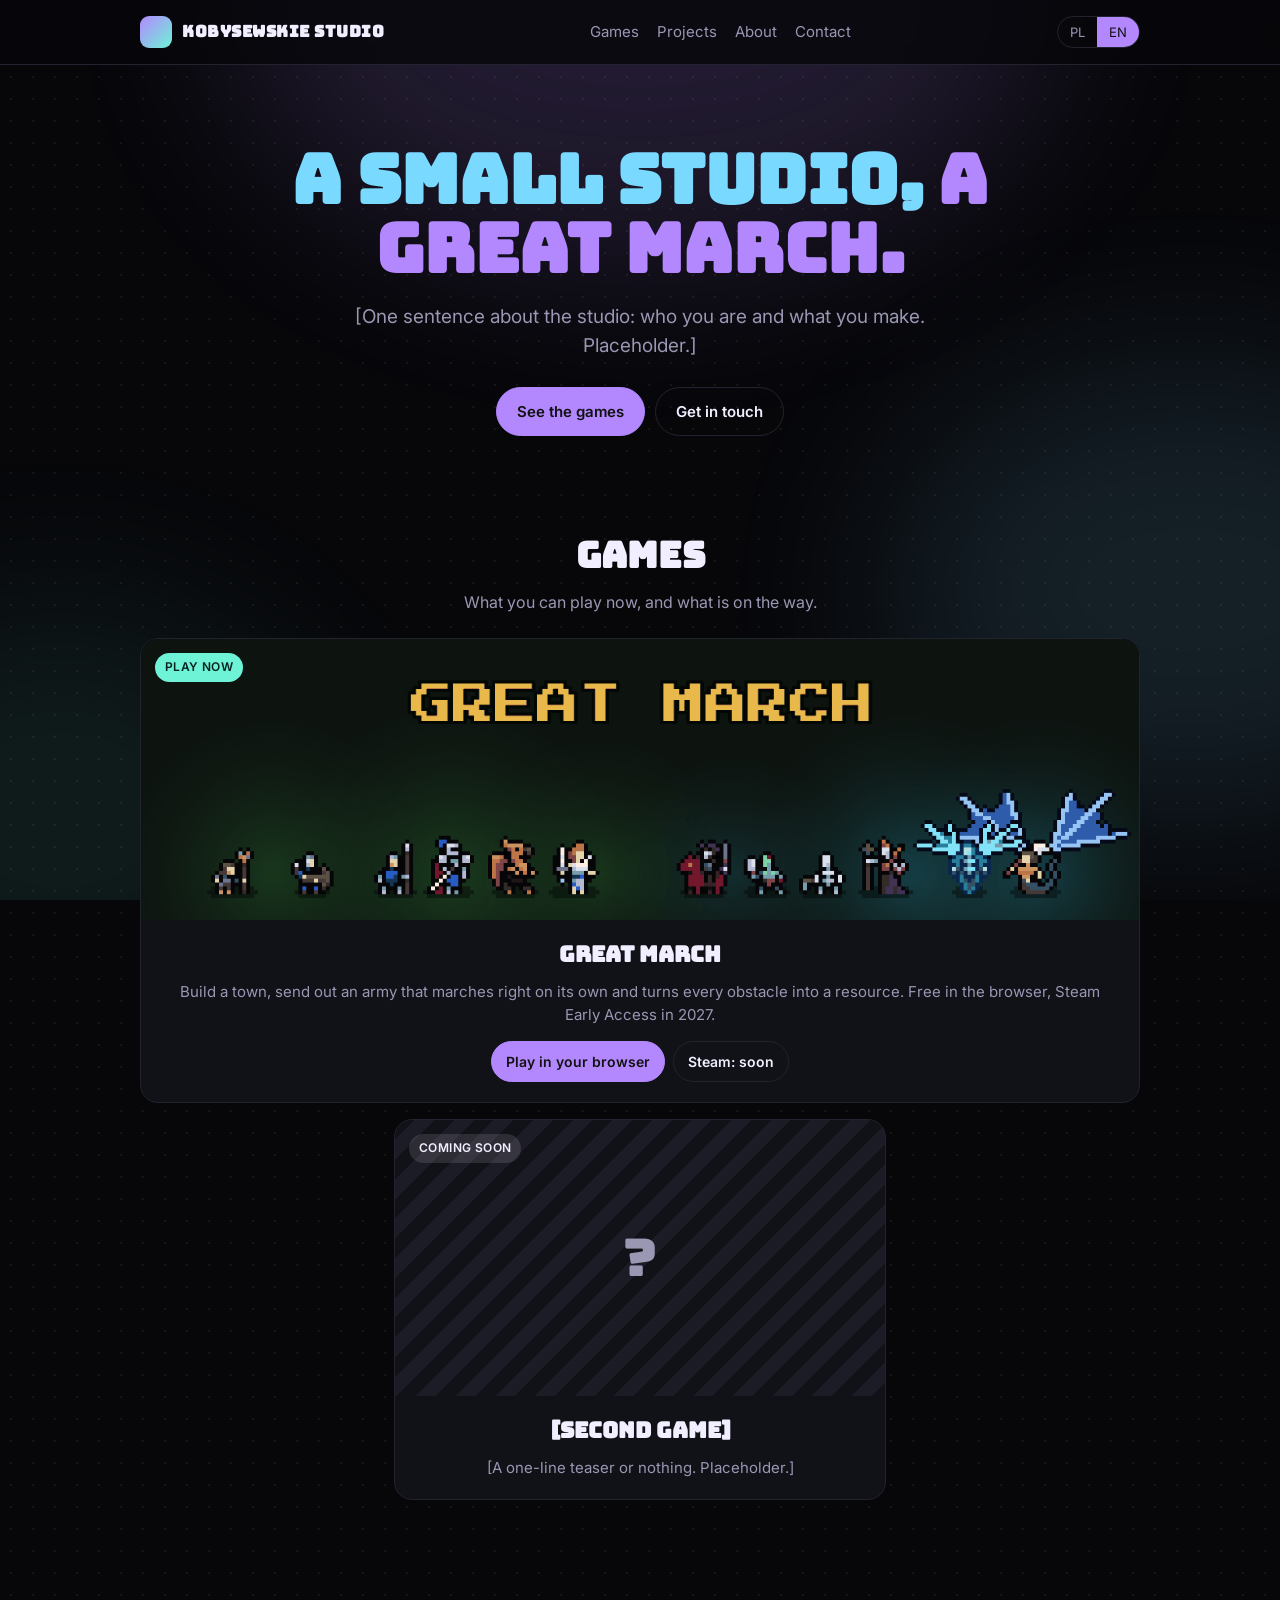
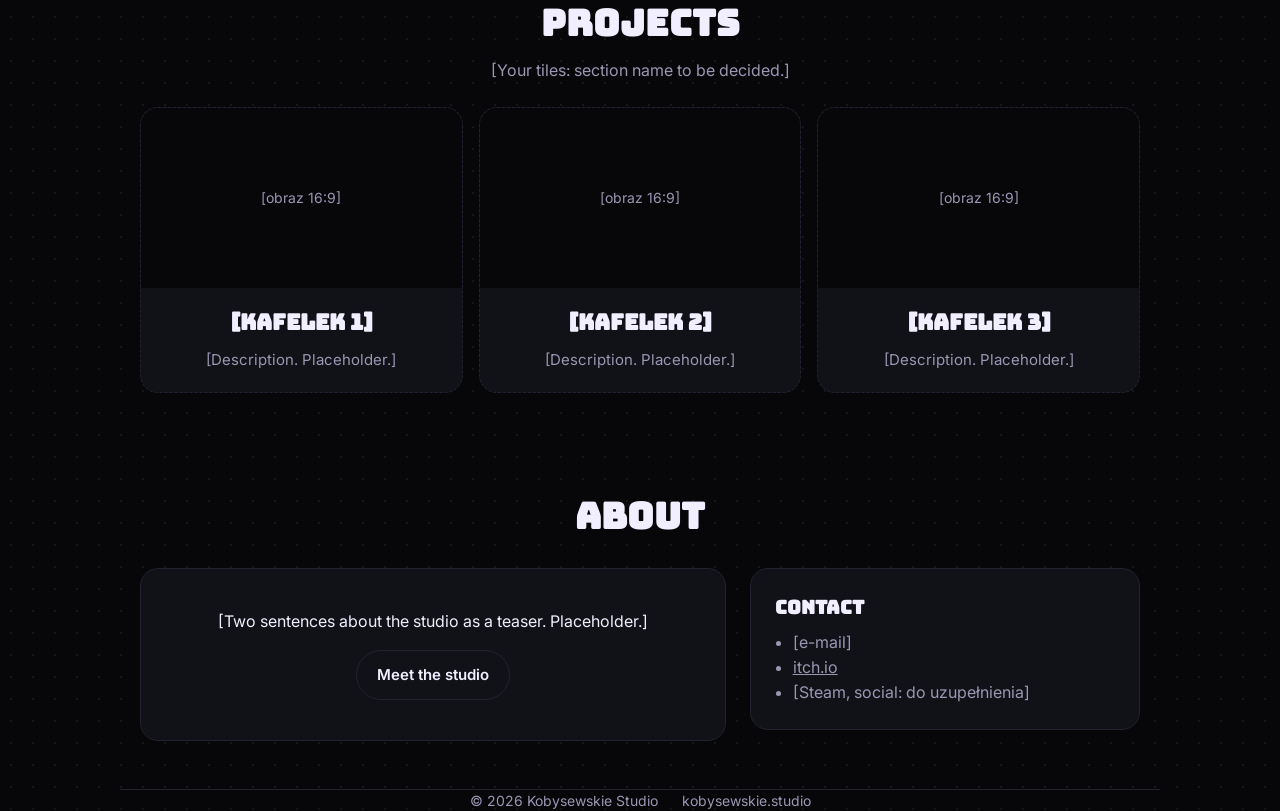
==== index.html @ 3ce23448 "Szkielet strony studia: strona główna, O nas, style i przełącznik języka Co-Authored-By: Claude Opus" ====
<!doctype html>
<html lang="pl" data-ui="pl">
<head>
<meta charset="utf-8">
<meta name="viewport" content="width=device-width, initial-scale=1">
<title>Kobysewskie Studio</title>
<meta name="description" content="Kobysewskie Studio: gry i projekty. Great March, kolejna gra wkrótce.">
<link rel="preconnect" href="https://fonts.googleapis.com">
<link href="https://fonts.googleapis.com/css2?family=Bungee&family=Inter:wght@400;500;600&display=swap" rel="stylesheet">
<link rel="stylesheet" href="style.css">
</head>
<body>
<div class="glow"><i class="g1"></i><i class="g2"></i><i class="g3"></i></div>
<header><div class="wrap bar">
  <a class="logo" href="#"><span class="mark"></span>Kobysewskie Studio</a>
  <nav>
    <a href="#games"><span data-lang="pl">Gry</span><span data-lang="en">Games</span></a>
    <a href="#projects"><span data-lang="pl">Projekty</span><span data-lang="en">Projects</span></a>
    <a href="about.html"><span data-lang="pl">O nas</span><span data-lang="en">About</span></a>
    <a href="#contact"><span data-lang="pl">Kontakt</span><span data-lang="en">Contact</span></a>
  </nav>
  <div class="lang"><button data-set="pl">PL</button><button data-set="en">EN</button></div>
</div></header>

<main class="wrap">
  <section class="hero">
    <h1><span data-lang="pl">Małe studio, <em>wielki marsz.</em></span><span data-lang="en">A small studio, <em>a great march.</em></span></h1>
    <p data-lang="pl">[Jedno zdanie o studiu: kim jesteście i co robicie. Tekst zastępczy.]</p>
    <p data-lang="en">[One sentence about the studio: who you are and what you make. Placeholder.]</p>
    <div class="row">
      <a class="btn primary" href="#games"><span data-lang="pl">Zobacz gry</span><span data-lang="en">See the games</span></a>
      <a class="btn ghost" href="#contact"><span data-lang="pl">Napisz do nas</span><span data-lang="en">Get in touch</span></a>
    </div>
  </section>

  <section id="games">
    <div class="head"><h2><span data-lang="pl">Gry</span><span data-lang="en">Games</span></h2><p data-lang="pl">To, w co można już grać, i to, co w drodze.</p><p data-lang="en">What you can play now, and what is on the way.</p></div>
    <div class="grid">
      <article class="tile wide">
        <span class="badge"><span data-lang="pl">Graj teraz</span><span data-lang="en">Play now</span></span>
        <div class="media"><img src="assets/banner.gif" alt="Great March"></div>
        <div class="body">
          <h3>Great March</h3>
          <p data-lang="pl">Budujesz miasto, wysyłasz armię, która sama maszeruje w prawo i zamienia każdą przeszkodę w surowiec. Darmowa wersja przeglądarkowa, Steam we wczesnym dostępie w 2027.</p>
          <p data-lang="en">Build a town, send out an army that marches right on its own and turns every obstacle into a resource. Free in the browser, Steam Early Access in 2027.</p>
          <div class="actions">
            <a class="btn primary" href="https://dudek.itch.io/great-march"><span data-lang="pl">Zagraj w przeglądarce</span><span data-lang="en">Play in your browser</span></a>
            <span class="btn ghost" aria-disabled="true"><span data-lang="pl">Steam: wkrótce</span><span data-lang="en">Steam: soon</span></span>
          </div>
        </div>
      </article>
      <article class="tile soon" style="grid-column: 4 / span 6;">
        <span class="badge soft">Coming soon</span>
        <div class="media"><span>?</span></div>
        <div class="body">
          <h3><span data-lang="pl">[Druga gra]</span><span data-lang="en">[Second game]</span></h3>
          <p data-lang="pl">[Jedno zdanie zapowiedzi albo nic. Tekst zastępczy.]</p>
          <p data-lang="en">[A one-line teaser or nothing. Placeholder.]</p>
        </div>
      </article>
    </div>
  </section>

  <section id="projects">
    <div class="head"><h2><span data-lang="pl">Projekty</span><span data-lang="en">Projects</span></h2><p data-lang="pl">[Twoje kafelki: nazwa sekcji do ustalenia.]</p><p data-lang="en">[Your tiles: section name to be decided.]</p></div>
    <div class="grid">
      <article class="tile placeholder"><div class="media">[obraz 16:9]</div><div class="body"><h3>[Kafelek 1]</h3><p data-lang="pl">[Opis. Tekst zastępczy.]</p><p data-lang="en">[Description. Placeholder.]</p></div></article>
      <article class="tile placeholder"><div class="media">[obraz 16:9]</div><div class="body"><h3>[Kafelek 2]</h3><p data-lang="pl">[Opis. Tekst zastępczy.]</p><p data-lang="en">[Description. Placeholder.]</p></div></article>
      <article class="tile placeholder"><div class="media">[obraz 16:9]</div><div class="body"><h3>[Kafelek 3]</h3><p data-lang="pl">[Opis. Tekst zastępczy.]</p><p data-lang="en">[Description. Placeholder.]</p></div></article>
    </div>
  </section>

  <section id="about">
    <div class="head"><h2><span data-lang="pl">O nas</span><span data-lang="en">About</span></h2></div>
    <div class="about">
      <div class="card teaser">
        <p data-lang="pl">[Dwa zdania o studiu jako zajawka. Tekst zastępczy.]</p>
        <p data-lang="en">[Two sentences about the studio as a teaser. Placeholder.]</p>
        <p><a class="btn ghost" href="about.html"><span data-lang="pl">Poznaj nas bliżej</span><span data-lang="en">Meet the studio</span></a></p>
      </div>
      <div class="card" id="contact">
        <h3 style="margin:0 0 8px;font-family:var(--font-display)"><span data-lang="pl">Kontakt</span><span data-lang="en">Contact</span></h3>
        <ul>
          <li>[e-mail]</li>
          <li><a href="https://dudek.itch.io/great-march">itch.io</a></li>
          <li>[Steam, social: do uzupełnienia]</li>
        </ul>
      </div>
    </div>
  </section>
</main>

<footer class="wrap">
  <div>© 2026 Kobysewskie Studio</div>
  <div>kobysewskie.studio</div>
</footer>

<script src="site.js"></script>
</body>
</html>
---- style.css ----
/* ---- PALETA: wszystko do podmiany na kolory z Adobe Express ---- */
  :root {
    --bg: #07070a; --bg-2: #111118; --line: #23232f; --text: #f1efff; --muted: #9a97b3;
    --accent: #b388ff; --accent-2: #6ef3d6; --accent-3: #7ad9ff; --radius: 18px;
    --font-display: 'Bungee', sans-serif; --font-body: Inter, system-ui, sans-serif;
  }
  * { box-sizing: border-box; }
  html { scroll-behavior: smooth; }
  body { margin: 0; background: var(--bg); color: var(--text); font-family: var(--font-body); line-height: 1.55; }
  a { color: inherit; }
  .wrap { max-width: 1040px; margin: 0 auto; padding: 0 20px; }

  /* nagłówek */
  header { position: sticky; top: 0; z-index: 10; backdrop-filter: blur(10px); background: color-mix(in srgb, var(--bg) 80%, transparent); border-bottom: 1px solid var(--line); }
  .bar { display: flex; align-items: center; justify-content: space-between; gap: 16px; height: 64px; }
  .logo { display: flex; align-items: center; gap: 10px; font-family: var(--font-display); font-weight: 700; letter-spacing: .5px; text-decoration: none; }
  .logo .mark { width: 32px; height: 32px; border-radius: 9px; background: linear-gradient(135deg, var(--accent), var(--accent-2)); } /* <- tu wejdzie logo */
  nav { display: flex; gap: 18px; font-size: 15px; color: var(--muted); }
  nav a { text-decoration: none; }
  nav a:hover { color: var(--text); }
  .lang { display: flex; border: 1px solid var(--line); border-radius: 999px; overflow: hidden; }
  .lang button { background: none; border: 0; color: var(--muted); padding: 5px 12px; cursor: pointer; font: inherit; font-size: 13px; }
  .lang button.on { background: var(--accent); color: #111; }

  /* hero */
  .hero { padding: 80px 0 44px; display: grid; gap: 18px; justify-items: center; text-align: center; }
  .hero h1 { font-family: var(--font-display); font-size: clamp(38px, 6vw, 68px); line-height: 1.02; margin: 0; max-width: 820px; color: var(--accent-3); }
  .hero h1 em { font-style: normal; color: var(--accent); }
  .hero p { margin: 0; color: var(--muted); font-size: clamp(16px, 2vw, 19px); max-width: 640px; }
  .hero .row { display: flex; flex-wrap: wrap; gap: 10px; margin-top: 8px; justify-content: center; }
  .btn { display: inline-flex; align-items: center; gap: 8px; padding: 12px 20px; border-radius: 999px; border: 1px solid var(--line); text-decoration: none; font-weight: 600; font-size: 15px; transition: transform .15s, background .15s; }
  .btn:hover { transform: translateY(-1px); }
  .btn.primary { background: var(--accent); color: #111; border-color: var(--accent); }
  .btn.ghost { color: var(--text); }

  /* sekcje */
  section { padding: 48px 0; }
  .head { display: grid; justify-items: center; text-align: center; gap: 6px; margin-bottom: 24px; }
  h2 { font-family: var(--font-display); font-size: clamp(26px, 3.4vw, 36px); margin: 0; }
  .head p { margin: 0; color: var(--muted); }

  /* siatka kafelków */
  .grid { display: grid; gap: 16px; grid-template-columns: repeat(12, 1fr); }
  .tile { grid-column: span 4; background: var(--bg-2); border: 1px solid var(--line); border-radius: var(--radius); overflow: hidden; display: flex; flex-direction: column; min-height: 240px; transition: transform .2s, border-color .2s; position: relative; }
  .tile:hover { transform: translateY(-3px); border-color: color-mix(in srgb, var(--accent) 60%, var(--line)); }
  .tile.wide { grid-column: span 12; }
  .tile.tall { grid-row: span 2; }
  .tile .media { aspect-ratio: 16 / 9; background: #000; overflow: hidden; }
  .tile .media img { width: 100%; height: 100%; object-fit: cover; display: block; }
  .tile.wide .media { aspect-ratio: 32 / 9; }
  .tile .body { padding: 18px 20px 20px; display: grid; gap: 8px; justify-items: center; text-align: center; }
  .tile h3 { margin: 0; font-family: var(--font-display); font-size: 22px; }
  .tile p { margin: 0; color: var(--muted); font-size: 15px; }
  .tile .actions { display: flex; flex-wrap: wrap; gap: 8px; margin-top: 6px; justify-content: center; }
  .tile .actions .btn { padding: 9px 14px; font-size: 14px; }
  .badge { position: absolute; top: 14px; left: 14px; padding: 5px 10px; border-radius: 999px; font-size: 12px; font-weight: 600; letter-spacing: .4px; text-transform: uppercase; background: var(--accent-2); color: #06241f; }
  .badge.soft { background: color-mix(in srgb, var(--text) 12%, transparent); color: var(--text); }
  .tile.soon .media { display: grid; place-items: center; background: repeating-linear-gradient(135deg, var(--bg-2) 0 14px, color-mix(in srgb, var(--line) 60%, var(--bg-2)) 14px 28px); }
  .tile.soon .media span { font-family: var(--font-display); font-size: 52px; color: var(--muted); }
  .tile.placeholder { border-style: dashed; }
  .tile.placeholder .media { background: var(--bg); display: grid; place-items: center; color: var(--muted); font-size: 14px; }

  /* o studiu */
  .about { display: grid; grid-template-columns: 1.2fr .8fr; gap: 24px; align-items: start; }
  .about .card { background: var(--bg-2); border: 1px solid var(--line); border-radius: var(--radius); padding: 24px; }
  .about ul { margin: 0; padding-left: 18px; color: var(--muted); }

  footer { border-top: 1px solid var(--line); padding: 26px 0 44px; color: var(--muted); font-size: 14px; display: flex; flex-wrap: wrap; justify-content: center; gap: 24px; }

  /* języki */
  [data-lang] { display: none; }
  html[data-ui="pl"] [data-lang="pl"], html[data-ui="en"] [data-lang="en"] { display: initial; }
  html[data-ui="pl"] p[data-lang="pl"], html[data-ui="en"] p[data-lang="en"], html[data-ui="pl"] li[data-lang="pl"], html[data-ui="en"] li[data-lang="en"] { display: block; }
  html[data-ui="pl"] li[data-lang="pl"], html[data-ui="en"] li[data-lang="en"] { display: list-item; }

  /* telefon */
  @media (max-width: 900px) {
    .tile, .tile.wide { grid-column: span 6; }
    .tile.wide .media { aspect-ratio: 16 / 9; }
    .about { grid-template-columns: 1fr; }
    nav { display: none; }
  }
  @media (max-width: 600px) {
    .tile, .tile.wide { grid-column: span 12; }
    .hero { padding: 48px 0 28px; }
  }

  /* tło: raster kropek + dwie wolno dryfujące poświaty (wariant 4 + animacja) */
  body { background-color: var(--bg); background-image: radial-gradient(rgba(255,255,255,.06) 1px, transparent 1.2px); background-size: 22px 22px; }
  .glow { position: fixed; inset: 0; z-index: -1; pointer-events: none; overflow: hidden; }
  .glow i { position: absolute; border-radius: 50%; filter: blur(90px); opacity: .16; will-change: transform; }
  .glow .g1 { width: 820px; height: 520px; left: 50%; top: -260px; margin-left: -410px; background: var(--accent); animation: drift1 22s ease-in-out infinite alternate; }
  .glow .g2 { width: 620px; height: 460px; right: -220px; top: 40%; background: var(--accent-3); opacity: .12; animation: drift2 28s ease-in-out infinite alternate; }
  .glow .g3 { width: 520px; height: 420px; left: -200px; bottom: -120px; background: var(--accent-2); opacity: .09; animation: drift3 26s ease-in-out infinite alternate; }
  @keyframes drift1 { from { transform: translate(-60px, 0) scale(1); } to { transform: translate(60px, 40px) scale(1.12); } }
  @keyframes drift2 { from { transform: translate(0, -40px) scale(1); } to { transform: translate(-80px, 60px) scale(1.15); } }
  @keyframes drift3 { from { transform: translate(0, 0) scale(1); } to { transform: translate(70px, -50px) scale(1.1); } }
  @media (prefers-reduced-motion: reduce) { .glow i { animation: none; } }

  /* podstrona O nas */
  .page-hero { padding: 64px 0 24px; text-align: center; }
  .page-hero h1 { font-family: var(--font-display); font-size: clamp(36px, 5.5vw, 60px); margin: 0 0 10px; color: var(--accent-3); }
  .page-hero p { color: var(--muted); max-width: 640px; margin: 0 auto; }
  .people { display: grid; grid-template-columns: 1fr 1fr; gap: 16px; }
  .person { background: var(--bg-2); border: 1px solid var(--line); border-radius: var(--radius); overflow: hidden; text-align: center; }
  .person .photo { aspect-ratio: 1 / 1; max-height: 360px; width: 100%; background: var(--bg); display: grid; place-items: center; color: var(--muted); font-size: 14px; border-bottom: 1px solid var(--line); }
  .person .photo img { width: 100%; height: 100%; object-fit: cover; display: block; }
  .person .body { padding: 18px 20px 22px; }
  .person h3 { margin: 0; font-family: var(--font-display); font-size: 24px; }
  .person .role { color: var(--accent); font-weight: 600; font-size: 14px; margin: 4px 0 10px; }
  .person p { margin: 0; color: var(--muted); font-size: 15px; }
  .story { background: var(--bg-2); border: 1px solid var(--line); border-radius: var(--radius); padding: 28px; max-width: 760px; margin: 0 auto; }
  .story p { margin: 0 0 12px; color: var(--text); }
  .story p:last-child { margin: 0; }
  .teaser { text-align: center; }
  @media (max-width: 700px) { .people { grid-template-columns: 1fr; } }
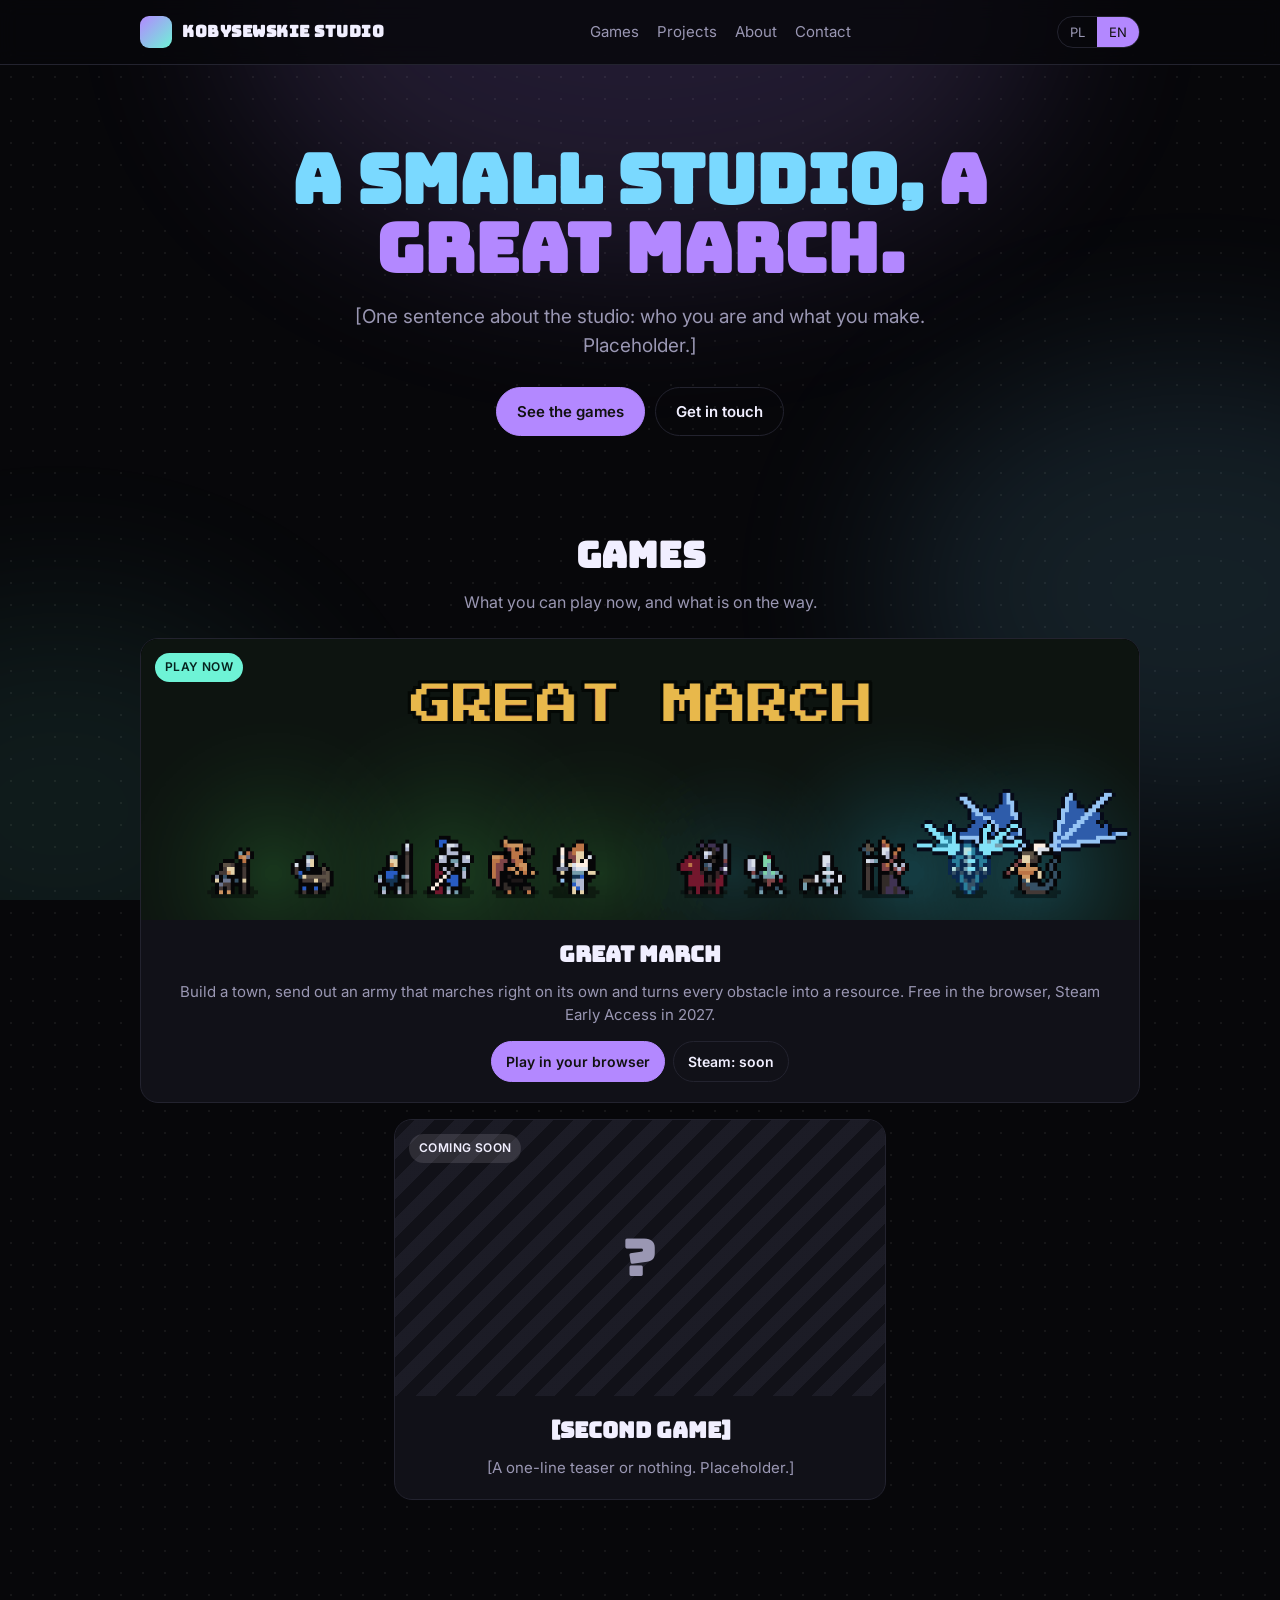
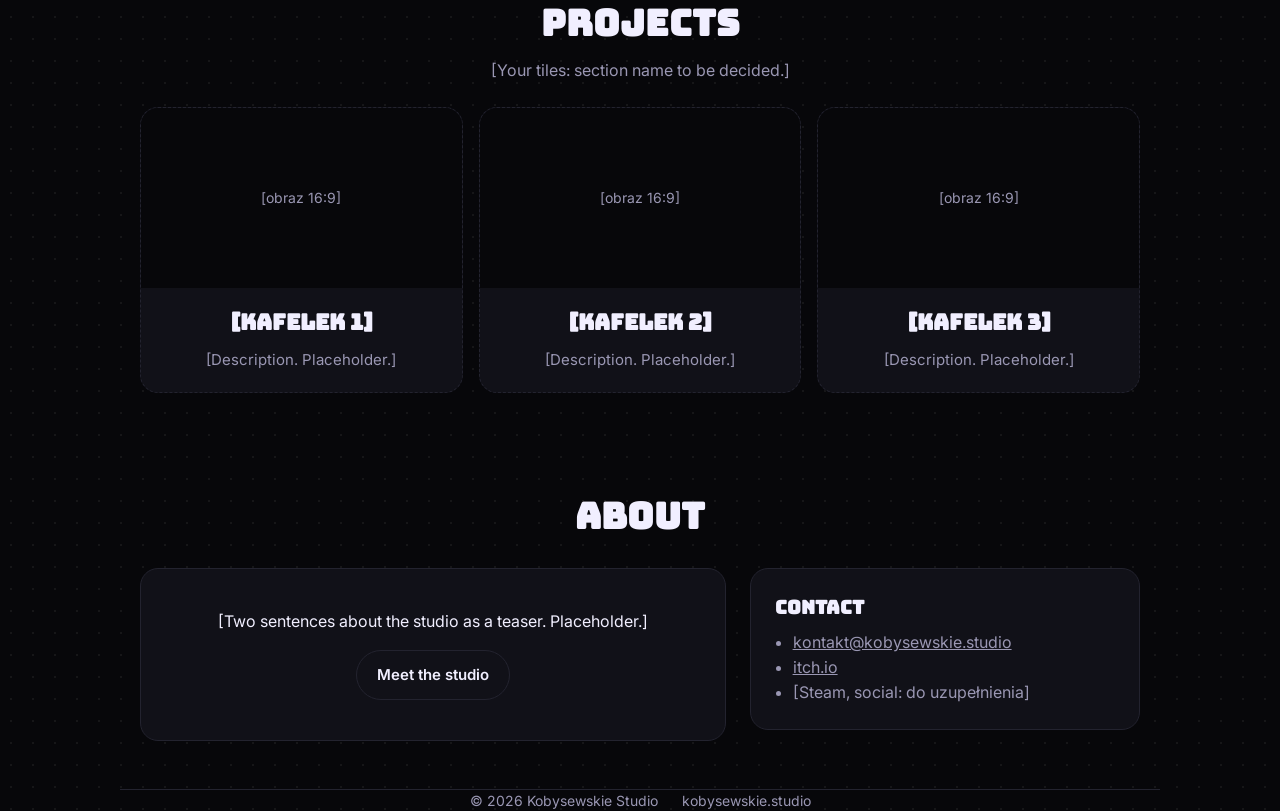
==== commit 8b973ec9: "Kontakt: kontakt@kobysewskie.studio na stronie głównej i w O nas Co-Authored-By: Claude Opus 5.5 <no" ====
--- a/index.html
+++ b/index.html
@@ -81,7 +81,7 @@
       <div class="card" id="contact">
         <h3 style="margin:0 0 8px;font-family:var(--font-display)"><span data-lang="pl">Kontakt</span><span data-lang="en">Contact</span></h3>
         <ul>
-          <li>[e-mail]</li>
+          <li><a href="mailto:kontakt@kobysewskie.studio">kontakt@kobysewskie.studio</a></li>
           <li><a href="https://dudek.itch.io/great-march">itch.io</a></li>
           <li>[Steam, social: do uzupełnienia]</li>
         </ul>
